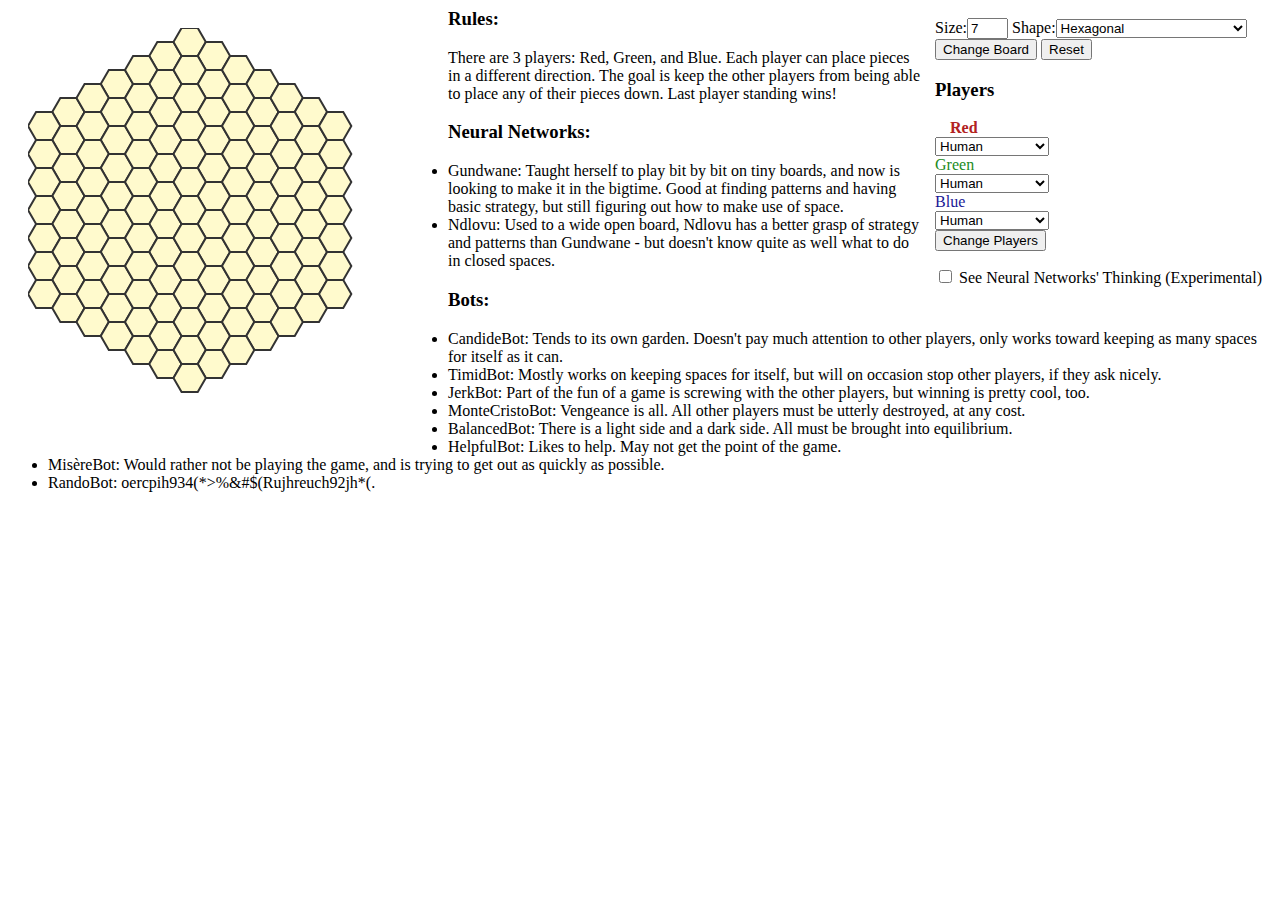
==== home.html @ 5242436d "Added files from repository" ====
<html>
<head>
<meta charset="utf-8">
<title>Hexation</title>

<script type="text/javascript" src="scripts/d3.min.js"></script>
<script type="text/javascript" src="game.js"></script>
<script type="text/javascript" src="brain.js"></script>
<style>

 path {
   stroke-width: 2px;
   stroke: #333;
 }
 
 circle {
   fill: #000;
   pointer-events: none;
 }
 
 .tile-2 { display: none; }
 .tile-1 { fill: rgb(51,51,51); }
 .tile0 { fill: rgb(255,250,205); }
 .tile0-old { fill: rgb(128,125,100); }
 .tile0-tint { fill: rgb(0,0,25); }
 .tile1 { fill: rgb(178,34,34); }
 .red { color: rgb(178,34,34); }
 .tile2 { fill: rgb(34,139,34); }
 .green { color: rgb(34,139,34); }
 .tile3 { fill: rgb(25,25, 150); }
 .blue { color: rgb(25,25, 150); }
 
 .tile4 { fill: rgba(178,34,34,.2) !important; }
 .tile5 { fill: rgba(34,139,34,.2) !important; }
 .tile6 { fill: rgba(25,25, 150,.2) !important; }
 
</style>
</head>
<body>
<div style="float: right; margin: 10px; class='container span2'">
<div>
    <form>
    <div>
    <label>Size:</label><input type="text" id="bdsize" name="bdsize" value="7" maxlength=2 size=2 />
    <label>Shape:</label><select id="bdtype">
<option value="hex" SELECTED>Hexagonal</option>
<option value="tri">Triagonal</option>
<option value="rhom">Rhombus</option>
<option value="makefull">My Own (from Full Board)</option>
<option value="makeempty">My Own (from Empty Board)</option>
<option value="rand">Random</option>
</select>
<br /><input type="button" name="change" id="change" value="Change Board" onClick="changeBoard()" class="btn btn-info" />
<input type="button" name="reset" id="reset" value="Reset" onClick="resetBoard()" class="btn btn-danger" />
<input type="button" name="done" id="donemaking" value="Done Making Board" onClick="madeBoard()" class="btn btn-warning" style="display: none" />
</div>
</form>
</div>
<div>
<form>
<h3>Players</h3>
<span class="red" id="player1" style="display: block">Red</span>
    <span><select id="redplayer">
    <option value="human" SELECTED>Human</option>
    <option value="igundwane">Gundwane</option>
    <option value="indlovu">Ndlovu</option>
    <option value="ibhubesi">Bhubesi</option>
    <option value="candide">CandideBot</option>
    <option value="timid">TimidBot</option>
    <option value="balanced">BalancedBot</option>
    <option value="jerk">JerkBot</option>
    <option value="montecristo">MonteCristoBot</option>
    <option value="helpful">HelpfulBot</option>
    <option value="misere">Mis&egrave;reBot</option>
    <option value="random">RandoBot</option>
    </select></span>
<span class="green" id="player2" style="display: block">Green</span>
    <span><select id="greenplayer">
    <option value="human" SELECTED>Human</option>
    <option value="igundwane">Gundwane</option>
    <option value="indlovu">Ndlovu</option>
    <option value="ibhubesi">Bhubesi</option>
    <option value="candide">CandideBot</option>
    <option value="timid">TimidBot</option>
    <option value="balanced">BalancedBot</option>
    <option value="jerk">JerkBot</option>
    <option value="montecristo">MonteCristoBot</option>
    <option value="helpful">HelpfulBot</option>
    <option value="misere">Mis&egrave;reBot</option>
    <option value="random">RandoBot</option>
    </select></span>
<span class="blue" id="player3" style="display: block">Blue</span>
    <span><select id="blueplayer">
    <option value="human" SELECTED>Human</option>
    <option value="igundwane">Gundwane</option>
    <option value="indlovu">Ndlovu</option>
    <option value="ibhubesi">Bhubesi</option>
    <option value="candide">CandideBot</option>
    <option value="timid">TimidBot</option>
    <option value="balanced">BalancedBot</option>
    <option value="jerk">JerkBot</option>
    <option value="montecristo">MonteCristoBot</option>
    <option value="helpful">HelpfulBot</option>
    <option value="misere">Mis&egrave;reBot</option>
    <option value="random">RandoBot</option>
    </select></span>
    <div style="display: block;"><input type="button" class="btn btn-warning" value="Change Players" onClick="changePlayers()" /></div>
</form>
</div>
<div>
  <input type="checkbox" id="watchThinking" onClick="toggleThought()" /> See Neural Networks' Thinking (Experimental)
</div>
<div>
<span class="red" id="win1" style="display: none"><h3>Red won!</h3></span>
<span class="green" id="win2" style="display: none"><h3>Green won!</h3></span>
<span class="blue" id="win3" style="display: none"><h3>Blue won!</h3></span>
</div>
</div>
<div id="game" class="container span5"></div>
<script type="text/javascript">
var svg = d3.select("#game").append("svg")
    .attr("width", WIDTH)
    .attr("height",HEIGHT)
    .attr("style","margin: 10px; padding: 10px; float: left; ");

var path = svg.append("g").selectAll("path");

var compWeights = [];
compWeights[RED] = {"help": 1, "hurt": 1};
compWeights[GREEN] = {"help": 1, "hurt": 1};
compWeights[BLUE] = {"help": 1, "hurt": 1};

var humanPlayers = [];
humanPlayers[RED] = true;
humanPlayers[GREEN] = true;
humanPlayers[BLUE] = true;

var nnPlayers = [];
nnPlayers[RED] = null;
nnPlayers[GREEN] = null;
nnPlayers[BLUE] = null;

var watchThinking = false;

function toggleThought() {
  watchThinking = !watchThinking;
}

function redraw() {
    path = path
	.data(tiles, hexagon);
    
    path.exit().remove();

    path.enter().append("path")
	.attr("d",hexagon);


  if (brainThinking){
    path.attr("class", function(d,i) {
      if(d.type == 0) {
	return "tile0-tint";
      } else { 
	return "tile" + d.type;
      }
    })
	.transition()
 .attr("opacity", function(d,i) { 
	if(d.tint != null) {
	  //	    console.log(d);
	  return d.tint;
	} else {
	  return 1.0;
	} 
      });
  } else {
    path.attr("class", function(d,i) {
      return "tile" + d.type;
    });
  } 
  
    return true;
}

function hexagon(d) {
    var centre = {"x": d.coord[0], "y": d.coord[1] };
    var start = [centre.x - (SHORTSIDE+SIDE/2), centre.y]
    var path = [[SHORTSIDE,LONGSIDE],
		[SIDE, 0], 
		[SHORTSIDE, -LONGSIDE],
		[-SHORTSIDE, -LONGSIDE],
		[-SIDE, 0], 
		[-SHORTSIDE, LONGSIDE] ];
		
    return "M" + start + "l "+ path.join("l") +" z";
}

function boardNum(rgbpt) {
    return rgbpt[2] + (rgbpt[0] +  Math.floor(rgbpt[2]/2))*NUMHEXES;
}

function boardVal(rgbpt) {
    var num = boardNum(rgbpt);
    if (num < 0 || num > MAXHEXES) {
	return NONBOARD;
    } else {
	return tiles[num].type;
    }
}

function legitCoord(coord) {
	return (coord[2] >= 0 && coord[2] < NUMHEXES && coord[0] >= (0 - Math.floor(coord[2]/2)) && coord[0] < (NUMHEXES - Math.floor(coord[2]/2)));
}

function nextTile(coord,colour) {
    if (!colour) {
	colour = currPlayer;
    }
//    alert(coord);
    var newCoord;
    if (colour == RED) {
	newCoord = [coord[0],coord[1]+1,coord[2]-1];
    } else if (colour == GREEN) {
	newCoord = [coord[0]-1,coord[1],coord[2]+1];
    } else if (colour == BLUE) {
	newCoord = [coord[0]-1,coord[1]+1,coord[2]];
    } 
//    if(newCoord[2] < 0 || newCoord[2] >= NUMHEXES || newCoord[0] < (0 - Math.floor(newCoord[2]/2)) || newCoord[0] >= (NUMHEXES - Math.floor(newCoord[2]/2))) {
//    if(!legitCoord(newCoord)) {
//	newCoord = [-NUMHEXES,0,-NUMHEXES];
//    }
    return newCoord;
}

function checkValue(coord, colour, val) {
    if(legitCoord(coord) && boardVal(coord) == val) {
//    if(boardVal(coord) == val) {
	var next = nextTile(coord, colour);
	return (legitCoord(next) && boardVal(next) == val);
    } else {
	return false;
    }
}

function checkOpen(coord, colour) {
    if(!colour) { colour = currPlayer; }
    return checkValue(coord, colour, EMPTY);
}

function checkPossible(coord,colour) {
    if(!colour) { colour = currPlayer; }
    return checkValue(coord,colour, (colour + POSSIBLESHIFT));
}

function shadeTiles(coord) {
    clearShaded();
    if (checkOpen(coord, currPlayer)) {
	var pos1 = boardNum(coord);
	var pos2 = boardNum(nextTile(coord));
	tiles[pos1].type = currPlayer + POSSIBLESHIFT;
	tiles[pos2].type = currPlayer + POSSIBLESHIFT;
	shadedTiles.push(pos1);
	shadedTiles.push(pos2);
    } 
    redraw();
}

function toggleSpot(rgbpt) {
    if(boardVal(rgbpt) == EMPTY) { tiles[boardNum(rgbpt)].type = NONBOARD; } else { tiles[boardNum(rgbpt)].type = EMPTY; }
    redraw();
}

function alterBoard() {
    svg.on("mousemove",null)
	.on("mousedown",function() { toggleSpot(pointToCoord(d3.mouse(this)));  });
}

function playBoard() {
     svg.on("mousemove", function() { shadeTiles(pointToCoord(d3.mouse(this)));})
	.on("mousedown", function() { humanPlacePiece(pointToCoord(d3.mouse(this))); });
    if(tiles) { checkVictor(); }
}

function changePlayers() {
    var type = [];
  nnPlayers = [null, null, null];
    type[RED] = redplayer.value;
    type[GREEN] = greenplayer.value;
    type[BLUE] = blueplayer.value;
    for(i = RED; i <= BLUE; i++) {
	if(type[i] == "human") {
	    humanPlayers[i] = true;
	    compWeights[i] = {"help": 1, "hurt": 1};
	} else {
	    humanPlayers[i] = false;
	    if(type[i] == "candide") {
		compWeights[i] = {"help": 5 + Math.random()*0.1, "hurt": Math.random()*0.1};
	    } else if(type[i] == "jerk") {
		compWeights[i] = {"help": 1 + Math.random()*0.1, "hurt": 2 + Math.random()*0.1};
	    } else if(type[i] == "timid") {
		compWeights[i] = {"help": 2 + Math.random()*0.1, "hurt": 1 + Math.random()*0.1};
	    } else if(type[i] == "montecristo") {
		compWeights[i] = {"help": Math.random()*0.1, "hurt": 5 + Math.random()*0.1};
	    } else if(type[i] == "helpful") {
		compWeights[i] = {"help": 0, "hurt": -1 + Math.random()*0.1};
	    } else if(type[i] == "misere") {
		compWeights[i] = {"help": -2 + Math.random()*0.1, "hurt": -1 + Math.random()*0.1};
	    } else if(type[i] == "random") {
		compWeights[i] = {"help": 0, "hurt": 0};
	    } else if(type[i] == "igundwane") {
                nnPlayers[i] = new Brain(4, igundwane);		      
	    } else if(type[i] == "ibhubesi") {
                nnPlayers[i] = new Brain(4, ibhubesi2);
	    } else if(type[i] == "indlovu") {
                nnPlayers[i] = new Brain(4, indlovu, true);
	    } else {
//		compWeights[i] = {"help": Math.random(), "hurt": Math.random()};
		compWeights[i] = {"help": 0, "hurt": 0};
	    }
	}
    }
    setTimeout(computerPlayer(),1);
}


function changeBoard() {
    clearShaded();
    tiles = [];
    var size = Number(bdsize.value);
    var type = bdtype.value;
/*    if((size > 10 || (type == "hex" && size > 5) || (type == "rhom" && size > 8))
       && !confirm("That board will take a while for computer players to play.  Continue?")) {
	return;
    }*/
    if(type == "hex") {
        hexagonBoard(size);
    } else if (type == "tri") {
	triangleBoard(size);
    } else if (type == "rhom") {
	rhombusBoard(size);
    } else if (type == "makefull") {
	makeBoard(size,EMPTY);
    } else if (type == "makeempty") {
	makeBoard(size,NONBOARD);
    } else {
	randomBoard(size);
    }
    resetPlayers();
    redraw();
}

function boardState() {
//    clearShaded();
    var num = 0;
    var playerVals = {"red": 0, "green": 0, "blue": 0}
    for(var i = 0; i < NUMHEXES; i++) {
	for(var j = -Math.floor(i / 2); j < NUMHEXES - Math.floor(i / 2); j++) {
	    var midval = -(j+i)
//	    if(checkOpen([j, -(j+i), i], RED)) { playerVals.red++; }
//	    if(checkOpen([j, -(j+i), i], GREEN)) { playerVals.green++; }
//	    if(checkOpen([j, -(j+i), i], BLUE)) { playerVals.blue++; }
	    if(boardVal([j,midval, i]) == EMPTY) {
		if(boardVal([j,midval+1,i-1]) == EMPTY) { playerVals.red++; }
		if(boardVal([j-1,midval,i+1]) == EMPTY) { playerVals.green++; }
		if(boardVal([j-1,midval+1,i]) == EMPTY) { playerVals.blue++; }
	    }
	}
    }
    return playerVals;
}

function processVals(values, colour) {
    var val = 0;
    if(colour == RED) { 
	val += compWeights[colour].help*values.red;
	val -= compWeights[colour].hurt*values.green;
	val -= compWeights[colour].hurt*values.blue;
    } else if(colour == GREEN) { 
	val -= compWeights[colour].hurt*values.red;
	val += compWeights[colour].help*values.green;
	val -= compWeights[colour].hurt*values.blue;
    } else if(colour == BLUE) { 
	val -= compWeights[colour].hurt*values.red;
	val -= compWeights[colour].hurt*values.green;
	val += compWeights[colour].help*values.blue;
    }

    return val;
}

function maxVal(valCoords, colour) {
    if(humanPlayers[colour] || (compWeights[colour].help == 0 && compWeights[colour].hurt == 0) ) { return probMaxVal(valCoords, colour); } 
    else { return straightMaxVal(valCoords, colour); }

//    if(compWeights[colour].help == 0 && compWeights[colour].hurt == 0) { return probMaxVal(valCoords, colour); } 
//    else { return straightMaxVal(valCoords, colour); }p
}

function straightMaxVal(valCoords, colour) {
    var max = processVals(valCoords[0].state, colour);
    var state = valCoords[0].state;
    var coord = valCoords[0].coord;
    for(var i = 0; i < valCoords.length; i++) {
	var val = processVals(valCoords[i].state,colour);
		if(val > max || (val == max && Math.random() > (1/NUMHEXES))) {
		    max = val;
		    state = valCoords[i].state;
		    coord = valCoords[i].coord;
		}
    }
    return {"state": state, "coord": coord};
}

function probMaxVal(valCoords, colour) {
    var val = processVals(valCoords[0].state, colour);
    var state = valCoords[0].state;
    var coord = valCoords[0].coord;
    var vals = [];
    vals.push([val,state,coord]);
    var max = 0;
    for(var i = 0; i < valCoords.length; i++) {
	val = processVals(valCoords[i].state,colour);
	state = valCoords[i].state;
	coord = valCoords[i].coord;
	vals.push([val, state, coord]);
	if(val > max) { max = val; }
    }
    var total = 0;
    for(var i = 0; i < vals.length; i++) {
	total += (max - vals[i][0]);
    }
    val = Math.random() * total;
    var i = vals.length - 1;
    var curr = total;
    while (curr > val && i >= 0) {
	curr -= (max - vals[i][0]);
	i--;
    }
    if (i >= vals.length) { i = vals.length - 1; } else if(i < 0) { i = 0; }
    return {"state": vals[i][1], "coord": vals[i][2]};
}
    
function miniMax() {
    var players = []
    players[0] = currPlayer;
    players[1] = (currPlayer) % 3 + 1;
    players[2] = (currPlayer + 1) % 3 + 1;
							       
    if(activePlayers[players[0]] || activePlayers[players[1]] || activePlayers[players[2]]) {
	do {
	    if(!activePlayers[players[1]]) {
		players[1] = players[2];
		players[2] = players[0];
	    }
	    
	    if(!activePlayers[players[2]]) {
		players[2] = players[0];
	    }
	} while(!activePlayers[players[0]] || !activePlayers[players[1]] || !activePlayers[players[2]]);
    } else {
	return [0,0,0];
    }

    var boardVals = [];
    /* Go through first player's positions */
    boardVals[0] = [];
    for(var ifirst = 0; ifirst < NUMHEXES; ifirst++) {
	for(var jfirst = -Math.floor(ifirst / 2); jfirst < NUMHEXES - Math.floor(ifirst / 2); jfirst++) {
	    
	    var coordfirst = [jfirst, -(jfirst+ifirst), ifirst];
	    if(checkOpen(coordfirst, currPlayer)) { 
		var place = boardNum(coordfirst);
		placePiece(coordfirst, currPlayer);
		var state = boardState(currPlayer);
		var gradient = minusStates(state, prevmoves[currPlayer][place]);
//		var gradient2 = minusStates(prevmoves[0][place],prevmoves[1][place]);
//		var gradient3 = minusStates(prevmoves[1][place],prevmoves[2][place]);
//		var curve = minusStates(gradient, gradient2);
//		var curve2 = minusStates(gradient2, gradient3);
//		var inflect = minusStates(curve, curve2);
		boardVals[0].push({"state": tangent(state, gradient), "coord": coordfirst});
//		boardVals[0].push({"state": taylorthird(state, gradient, curve, inflect), "coord": coordfirst});
		removePiece(coordfirst, currPlayer);
//		prevmoves[2][place] = prevmoves[1][place];
//		prevmoves[1][place] = prevmoves[0][place];
		prevmoves[currPlayer][place] = state;
	    }
	}
    }
    if(boardVals[0].length > 0) {
	return maxVal(boardVals[0],players[0]).coord;
    } else {
	alert("No moves!");
	return [0,0,0];
    }
}

function tangent(x,y,z) {
    return {"red": x.red + y.red,
	    "green": x.green + y.green,
	    "blue": x.blue + y.blue}
}

function taylorthird(x,y,z,w) {
    if(currPlayer == RED) {
/*	return {"red": x.red,
		"green": x.green + y.green + z.green/2 + w.green / 6,
		"blue": x.blue + 2*y.blue + 2*z.blue/2 + 4*w.blue / 3}*/

	return x;
    } else if (currPlayer == GREEN) {
/*	return {"red": x.red + 2*y.red + 2*z.red + 4*w.red/3,
		"green": x.green,
		"blue": x.blue + y.blue + z.blue/2 + w.blue/6}*/
/*	return {"red": (7*x.red + 3*y.red + 6*z.red - 10*w.red) / 6,
		"green": (7*x.green + 3*y.green + 6*z.green - 10*w.green) / 6,
		"blue": (7*x.blue + 3*y.blue + 6*z.blue - 10*w.blue) / 6}*/
	return {"red": (5*x.red - 2*y.red - z.red) / 2,
		"green": (5*x.green - 2*y.green - z.green) / 2,
		"blue": (5*x.blue - 2*y.blue - z.blue) / 2}
    } else {
/*	return {"red": x.red + y.red + z.red/2 + w.red/6,
		"green": x.green + 2*y.green + 2*z.green + 4*w.green/3,
		"blue": x.blue} */

	return x;
    }
}

function taylor(x,y,z) {
    return {"red": x.red + y.red + z.red/2,
	    "green": x.green + y.green + z.green/2,
	    "blue": x.blue + y.blue + z.blue/2}
}

function halveState(x) {
    return {"red": x.red / 2, "green": x.green / 2, "blue": x.blue / 2}
}

function addStates(x, y) {
    return {"red": x.red + y.red, "green": x.green + y.green, "blue": x.blue + y.blue}
}

function minusStates(x, y) {
    return {"red": x.red - y.red, "green": x.green - y.green, "blue": x.blue - y.blue}
}

function findRandom() {
    var moves = [];
    for(var i = 0; i < NUMHEXES; i++) {
	for(var j = -Math.floor(i / 2); j < NUMHEXES - Math.floor(i / 2); j++) {
	    var coord = [j, -(j+i), i];
	    if(checkOpen(coord, currPlayer)) {
		moves.push(coord);
	    }
	}
    } 
    var rand = Math.floor(Math.random()*moves.length);
    return moves[rand];
}

resetPlayers();
playBoard();
hexagonBoard(7);
resetBoard();
checkVictor();
redraw();
setTimeout(computerPlayer(), 1);

</script>
<div class="container span5">
  <h3>Rules:</h3>
  <p>There are 3 players: Red, Green, and Blue.  Each player can place pieces in a different direction.  The goal is keep the other players from being able to place any of their pieces down.  Last player standing wins!</p>
  <h3>Neural Networks:</h3>
  <ul>
    <li>Gundwane: Taught herself to play bit by bit on tiny boards, and now is looking to make it in the bigtime. Good at finding patterns and having basic strategy, but still figuring out how to make use of space.</li>
    <li>Ndlovu: Used to a wide open board, Ndlovu has a better grasp of strategy and patterns than Gundwane - but doesn't know quite as well what to do in closed spaces.</li>
  </ul>
    <h3>Bots:</h3>
    <ul>
    <li>CandideBot: Tends to its own garden.  Doesn't pay much attention to other players, only works toward keeping as many spaces for itself as it can.</li>
    <li>TimidBot: Mostly works on keeping spaces for itself, but will on occasion stop other players, if they ask nicely.</li>
    <li>JerkBot: Part of the fun of a game is screwing with the other players, but winning is pretty cool, too.</li>
    <li>MonteCristoBot: Vengeance is all.  All other players must be utterly destroyed, at any cost.</li>
    <li>BalancedBot: There is a light side and a dark side.  All must be brought into equilibrium.</li>
<li>HelpfulBot: Likes to help.  May not get the point of the game.</li>
    <li>Mis&egrave;reBot: Would rather not be playing the game, and is trying to get out as quickly as possible.</li>
    <li>RandoBot: oercpih934(*>%&#$(Rujhreuch92jh*(.</li>
    </ul>
</div>
</body>
</html>
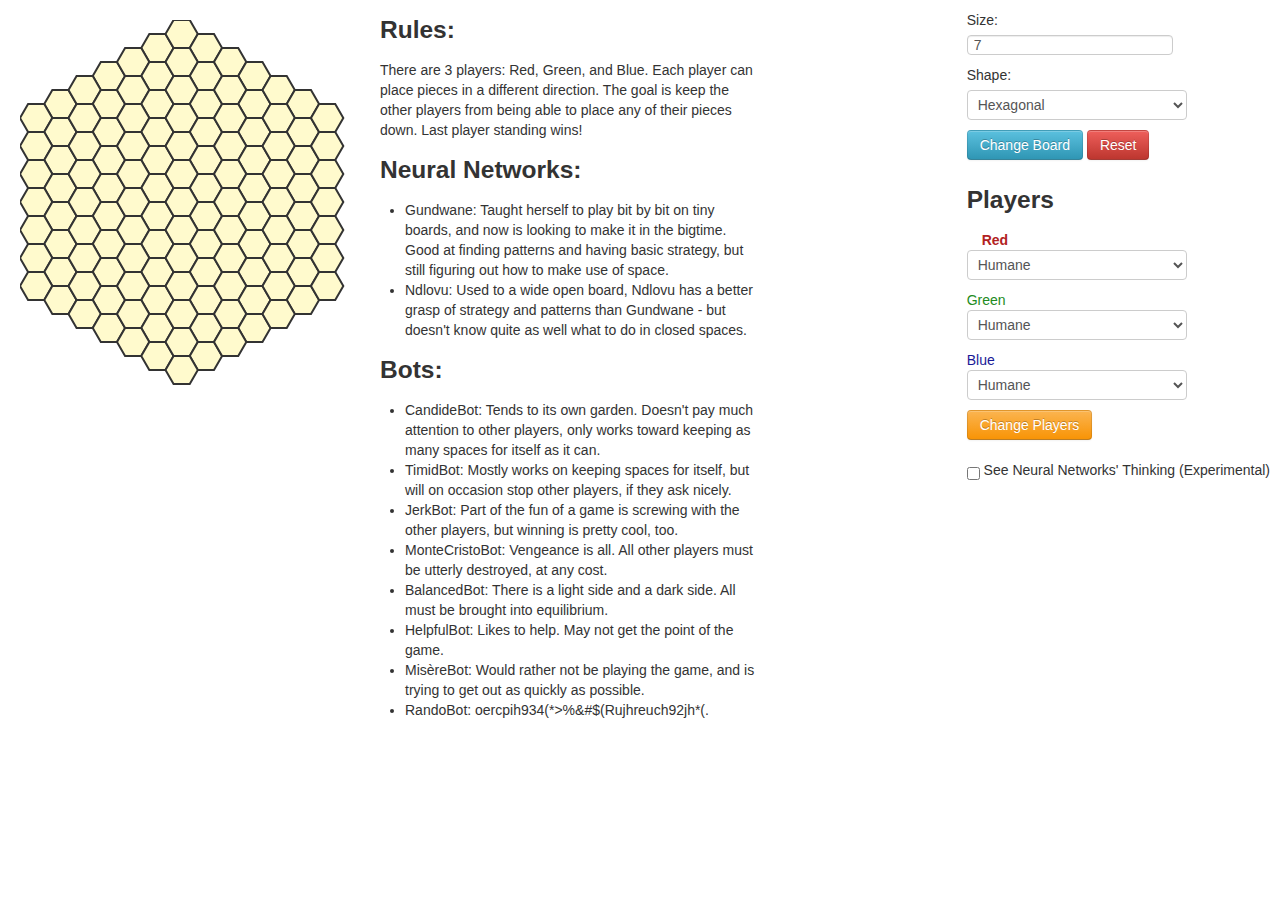
==== commit 7ae7badc: "First refactoring" ====
--- a/home.html
+++ b/home.html
@@ -1,56 +1,24 @@
-
 <html>
 <head>
 <meta charset="utf-8">
 <title>Hexation</title>
-
-<script type="text/javascript" src="scripts/d3.min.js"></script>
-<script type="text/javascript" src="game.js"></script>
-<script type="text/javascript" src="brain.js"></script>
-<style>
-
- path {
-   stroke-width: 2px;
-   stroke: #333;
- }
- 
- circle {
-   fill: #000;
-   pointer-events: none;
- }
- 
- .tile-2 { display: none; }
- .tile-1 { fill: rgb(51,51,51); }
- .tile0 { fill: rgb(255,250,205); }
- .tile0-old { fill: rgb(128,125,100); }
- .tile0-tint { fill: rgb(0,0,25); }
- .tile1 { fill: rgb(178,34,34); }
- .red { color: rgb(178,34,34); }
- .tile2 { fill: rgb(34,139,34); }
- .green { color: rgb(34,139,34); }
- .tile3 { fill: rgb(25,25, 150); }
- .blue { color: rgb(25,25, 150); }
- 
- .tile4 { fill: rgba(178,34,34,.2) !important; }
- .tile5 { fill: rgba(34,139,34,.2) !important; }
- .tile6 { fill: rgba(25,25, 150,.2) !important; }
- 
-</style>
+<link rel="stylesheet" type="text/css" href="css/bootstrap.min.css" />
+<link rel="stylesheet" type="text/css" href="css/hexation.css" />
 </head>
 <body>
 <div style="float: right; margin: 10px; class='container span2'">
 <div>
-    <form>
+     <form>
     <div>
-    <label>Size:</label><input type="text" id="bdsize" name="bdsize" value="7" maxlength=2 size=2 />
+    <label>Size:</label><input type="text" id="bdsize" name="bdsize" value="7" maxlength=2 size=2 /><br />
     <label>Shape:</label><select id="bdtype">
-<option value="hex" SELECTED>Hexagonal</option>
-<option value="tri">Triagonal</option>
-<option value="rhom">Rhombus</option>
-<option value="makefull">My Own (from Full Board)</option>
-<option value="makeempty">My Own (from Empty Board)</option>
-<option value="rand">Random</option>
-</select>
+      <option value="hex" SELECTED>Hexagonal</option>
+      <option value="tri">Triagonal</option>
+      <option value="rhom">Rhombus</option>
+      <option value="makefull">My Own (from Full Board)</option>
+      <option value="makeempty">My Own (from Empty Board)</option>
+      <option value="rand">Random</option>
+    </select>
 <br /><input type="button" name="change" id="change" value="Change Board" onClick="changeBoard()" class="btn btn-info" />
 <input type="button" name="reset" id="reset" value="Reset" onClick="resetBoard()" class="btn btn-danger" />
 <input type="button" name="done" id="donemaking" value="Done Making Board" onClick="madeBoard()" class="btn btn-warning" style="display: none" />
@@ -60,50 +28,14 @@
 <div>
 <form>
 <h3>Players</h3>
-<span class="red" id="player1" style="display: block">Red</span>
-    <span><select id="redplayer">
-    <option value="human" SELECTED>Human</option>
-    <option value="igundwane">Gundwane</option>
-    <option value="indlovu">Ndlovu</option>
-    <option value="ibhubesi">Bhubesi</option>
-    <option value="candide">CandideBot</option>
-    <option value="timid">TimidBot</option>
-    <option value="balanced">BalancedBot</option>
-    <option value="jerk">JerkBot</option>
-    <option value="montecristo">MonteCristoBot</option>
-    <option value="helpful">HelpfulBot</option>
-    <option value="misere">Mis&egrave;reBot</option>
-    <option value="random">RandoBot</option>
+<span class="red playertype" id="player1">Red</span>
+    <span><select id="redplayer" class="playertype-select">
     </select></span>
-<span class="green" id="player2" style="display: block">Green</span>
-    <span><select id="greenplayer">
-    <option value="human" SELECTED>Human</option>
-    <option value="igundwane">Gundwane</option>
-    <option value="indlovu">Ndlovu</option>
-    <option value="ibhubesi">Bhubesi</option>
-    <option value="candide">CandideBot</option>
-    <option value="timid">TimidBot</option>
-    <option value="balanced">BalancedBot</option>
-    <option value="jerk">JerkBot</option>
-    <option value="montecristo">MonteCristoBot</option>
-    <option value="helpful">HelpfulBot</option>
-    <option value="misere">Mis&egrave;reBot</option>
-    <option value="random">RandoBot</option>
+<span class="green playertype" id="player2">Green</span>
+    <span><select id="greenplayer" class="playertype-select">
     </select></span>
-<span class="blue" id="player3" style="display: block">Blue</span>
-    <span><select id="blueplayer">
-    <option value="human" SELECTED>Human</option>
-    <option value="igundwane">Gundwane</option>
-    <option value="indlovu">Ndlovu</option>
-    <option value="ibhubesi">Bhubesi</option>
-    <option value="candide">CandideBot</option>
-    <option value="timid">TimidBot</option>
-    <option value="balanced">BalancedBot</option>
-    <option value="jerk">JerkBot</option>
-    <option value="montecristo">MonteCristoBot</option>
-    <option value="helpful">HelpfulBot</option>
-    <option value="misere">Mis&egrave;reBot</option>
-    <option value="random">RandoBot</option>
+<span class="blue playertype" id="player3">Blue</span>
+    <span><select id="blueplayer" class="playertype-select">
     </select></span>
     <div style="display: block;"><input type="button" class="btn btn-warning" value="Change Players" onClick="changePlayers()" /></div>
 </form>
@@ -112,463 +44,13 @@
   <input type="checkbox" id="watchThinking" onClick="toggleThought()" /> See Neural Networks' Thinking (Experimental)
 </div>
 <div>
-<span class="red" id="win1" style="display: none"><h3>Red won!</h3></span>
-<span class="green" id="win2" style="display: none"><h3>Green won!</h3></span>
-<span class="blue" id="win3" style="display: none"><h3>Blue won!</h3></span>
+<span class="red playerwin" id="win1"><h3>Red won!</h3></span>
+<span class="green playerwin" id="win2"><h3>Green won!</h3></span>
+<span class="blue playerwin" id="win3"><h3>Blue won!</h3></span>
 </div>
 </div>
 <div id="game" class="container span5"></div>
-<script type="text/javascript">
-var svg = d3.select("#game").append("svg")
-    .attr("width", WIDTH)
-    .attr("height",HEIGHT)
-    .attr("style","margin: 10px; padding: 10px; float: left; ");
 
-var path = svg.append("g").selectAll("path");
-
-var compWeights = [];
-compWeights[RED] = {"help": 1, "hurt": 1};
-compWeights[GREEN] = {"help": 1, "hurt": 1};
-compWeights[BLUE] = {"help": 1, "hurt": 1};
-
-var humanPlayers = [];
-humanPlayers[RED] = true;
-humanPlayers[GREEN] = true;
-humanPlayers[BLUE] = true;
-
-var nnPlayers = [];
-nnPlayers[RED] = null;
-nnPlayers[GREEN] = null;
-nnPlayers[BLUE] = null;
-
-var watchThinking = false;
-
-function toggleThought() {
-  watchThinking = !watchThinking;
-}
-
-function redraw() {
-    path = path
-	.data(tiles, hexagon);
-    
-    path.exit().remove();
-
-    path.enter().append("path")
-	.attr("d",hexagon);
-
-
-  if (brainThinking){
-    path.attr("class", function(d,i) {
-      if(d.type == 0) {
-	return "tile0-tint";
-      } else { 
-	return "tile" + d.type;
-      }
-    })
-	.transition()
- .attr("opacity", function(d,i) { 
-	if(d.tint != null) {
-	  //	    console.log(d);
-	  return d.tint;
-	} else {
-	  return 1.0;
-	} 
-      });
-  } else {
-    path.attr("class", function(d,i) {
-      return "tile" + d.type;
-    });
-  } 
-  
-    return true;
-}
-
-function hexagon(d) {
-    var centre = {"x": d.coord[0], "y": d.coord[1] };
-    var start = [centre.x - (SHORTSIDE+SIDE/2), centre.y]
-    var path = [[SHORTSIDE,LONGSIDE],
-		[SIDE, 0], 
-		[SHORTSIDE, -LONGSIDE],
-		[-SHORTSIDE, -LONGSIDE],
-		[-SIDE, 0], 
-		[-SHORTSIDE, LONGSIDE] ];
-		
-    return "M" + start + "l "+ path.join("l") +" z";
-}
-
-function boardNum(rgbpt) {
-    return rgbpt[2] + (rgbpt[0] +  Math.floor(rgbpt[2]/2))*NUMHEXES;
-}
-
-function boardVal(rgbpt) {
-    var num = boardNum(rgbpt);
-    if (num < 0 || num > MAXHEXES) {
-	return NONBOARD;
-    } else {
-	return tiles[num].type;
-    }
-}
-
-function legitCoord(coord) {
-	return (coord[2] >= 0 && coord[2] < NUMHEXES && coord[0] >= (0 - Math.floor(coord[2]/2)) && coord[0] < (NUMHEXES - Math.floor(coord[2]/2)));
-}
-
-function nextTile(coord,colour) {
-    if (!colour) {
-	colour = currPlayer;
-    }
-//    alert(coord);
-    var newCoord;
-    if (colour == RED) {
-	newCoord = [coord[0],coord[1]+1,coord[2]-1];
-    } else if (colour == GREEN) {
-	newCoord = [coord[0]-1,coord[1],coord[2]+1];
-    } else if (colour == BLUE) {
-	newCoord = [coord[0]-1,coord[1]+1,coord[2]];
-    } 
-//    if(newCoord[2] < 0 || newCoord[2] >= NUMHEXES || newCoord[0] < (0 - Math.floor(newCoord[2]/2)) || newCoord[0] >= (NUMHEXES - Math.floor(newCoord[2]/2))) {
-//    if(!legitCoord(newCoord)) {
-//	newCoord = [-NUMHEXES,0,-NUMHEXES];
-//    }
-    return newCoord;
-}
-
-function checkValue(coord, colour, val) {
-    if(legitCoord(coord) && boardVal(coord) == val) {
-//    if(boardVal(coord) == val) {
-	var next = nextTile(coord, colour);
-	return (legitCoord(next) && boardVal(next) == val);
-    } else {
-	return false;
-    }
-}
-
-function checkOpen(coord, colour) {
-    if(!colour) { colour = currPlayer; }
-    return checkValue(coord, colour, EMPTY);
-}
-
-function checkPossible(coord,colour) {
-    if(!colour) { colour = currPlayer; }
-    return checkValue(coord,colour, (colour + POSSIBLESHIFT));
-}
-
-function shadeTiles(coord) {
-    clearShaded();
-    if (checkOpen(coord, currPlayer)) {
-	var pos1 = boardNum(coord);
-	var pos2 = boardNum(nextTile(coord));
-	tiles[pos1].type = currPlayer + POSSIBLESHIFT;
-	tiles[pos2].type = currPlayer + POSSIBLESHIFT;
-	shadedTiles.push(pos1);
-	shadedTiles.push(pos2);
-    } 
-    redraw();
-}
-
-function toggleSpot(rgbpt) {
-    if(boardVal(rgbpt) == EMPTY) { tiles[boardNum(rgbpt)].type = NONBOARD; } else { tiles[boardNum(rgbpt)].type = EMPTY; }
-    redraw();
-}
-
-function alterBoard() {
-    svg.on("mousemove",null)
-	.on("mousedown",function() { toggleSpot(pointToCoord(d3.mouse(this)));  });
-}
-
-function playBoard() {
-     svg.on("mousemove", function() { shadeTiles(pointToCoord(d3.mouse(this)));})
-	.on("mousedown", function() { humanPlacePiece(pointToCoord(d3.mouse(this))); });
-    if(tiles) { checkVictor(); }
-}
-
-function changePlayers() {
-    var type = [];
-  nnPlayers = [null, null, null];
-    type[RED] = redplayer.value;
-    type[GREEN] = greenplayer.value;
-    type[BLUE] = blueplayer.value;
-    for(i = RED; i <= BLUE; i++) {
-	if(type[i] == "human") {
-	    humanPlayers[i] = true;
-	    compWeights[i] = {"help": 1, "hurt": 1};
-	} else {
-	    humanPlayers[i] = false;
-	    if(type[i] == "candide") {
-		compWeights[i] = {"help": 5 + Math.random()*0.1, "hurt": Math.random()*0.1};
-	    } else if(type[i] == "jerk") {
-		compWeights[i] = {"help": 1 + Math.random()*0.1, "hurt": 2 + Math.random()*0.1};
-	    } else if(type[i] == "timid") {
-		compWeights[i] = {"help": 2 + Math.random()*0.1, "hurt": 1 + Math.random()*0.1};
-	    } else if(type[i] == "montecristo") {
-		compWeights[i] = {"help": Math.random()*0.1, "hurt": 5 + Math.random()*0.1};
-	    } else if(type[i] == "helpful") {
-		compWeights[i] = {"help": 0, "hurt": -1 + Math.random()*0.1};
-	    } else if(type[i] == "misere") {
-		compWeights[i] = {"help": -2 + Math.random()*0.1, "hurt": -1 + Math.random()*0.1};
-	    } else if(type[i] == "random") {
-		compWeights[i] = {"help": 0, "hurt": 0};
-	    } else if(type[i] == "igundwane") {
-                nnPlayers[i] = new Brain(4, igundwane);		      
-	    } else if(type[i] == "ibhubesi") {
-                nnPlayers[i] = new Brain(4, ibhubesi2);
-	    } else if(type[i] == "indlovu") {
-                nnPlayers[i] = new Brain(4, indlovu, true);
-	    } else {
-//		compWeights[i] = {"help": Math.random(), "hurt": Math.random()};
-		compWeights[i] = {"help": 0, "hurt": 0};
-	    }
-	}
-    }
-    setTimeout(computerPlayer(),1);
-}
-
-
-function changeBoard() {
-    clearShaded();
-    tiles = [];
-    var size = Number(bdsize.value);
-    var type = bdtype.value;
-/*    if((size > 10 || (type == "hex" && size > 5) || (type == "rhom" && size > 8))
-       && !confirm("That board will take a while for computer players to play.  Continue?")) {
-	return;
-    }*/
-    if(type == "hex") {
-        hexagonBoard(size);
-    } else if (type == "tri") {
-	triangleBoard(size);
-    } else if (type == "rhom") {
-	rhombusBoard(size);
-    } else if (type == "makefull") {
-	makeBoard(size,EMPTY);
-    } else if (type == "makeempty") {
-	makeBoard(size,NONBOARD);
-    } else {
-	randomBoard(size);
-    }
-    resetPlayers();
-    redraw();
-}
-
-function boardState() {
-//    clearShaded();
-    var num = 0;
-    var playerVals = {"red": 0, "green": 0, "blue": 0}
-    for(var i = 0; i < NUMHEXES; i++) {
-	for(var j = -Math.floor(i / 2); j < NUMHEXES - Math.floor(i / 2); j++) {
-	    var midval = -(j+i)
-//	    if(checkOpen([j, -(j+i), i], RED)) { playerVals.red++; }
-//	    if(checkOpen([j, -(j+i), i], GREEN)) { playerVals.green++; }
-//	    if(checkOpen([j, -(j+i), i], BLUE)) { playerVals.blue++; }
-	    if(boardVal([j,midval, i]) == EMPTY) {
-		if(boardVal([j,midval+1,i-1]) == EMPTY) { playerVals.red++; }
-		if(boardVal([j-1,midval,i+1]) == EMPTY) { playerVals.green++; }
-		if(boardVal([j-1,midval+1,i]) == EMPTY) { playerVals.blue++; }
-	    }
-	}
-    }
-    return playerVals;
-}
-
-function processVals(values, colour) {
-    var val = 0;
-    if(colour == RED) { 
-	val += compWeights[colour].help*values.red;
-	val -= compWeights[colour].hurt*values.green;
-	val -= compWeights[colour].hurt*values.blue;
-    } else if(colour == GREEN) { 
-	val -= compWeights[colour].hurt*values.red;
-	val += compWeights[colour].help*values.green;
-	val -= compWeights[colour].hurt*values.blue;
-    } else if(colour == BLUE) { 
-	val -= compWeights[colour].hurt*values.red;
-	val -= compWeights[colour].hurt*values.green;
-	val += compWeights[colour].help*values.blue;
-    }
-
-    return val;
-}
-
-function maxVal(valCoords, colour) {
-    if(humanPlayers[colour] || (compWeights[colour].help == 0 && compWeights[colour].hurt == 0) ) { return probMaxVal(valCoords, colour); } 
-    else { return straightMaxVal(valCoords, colour); }
-
-//    if(compWeights[colour].help == 0 && compWeights[colour].hurt == 0) { return probMaxVal(valCoords, colour); } 
-//    else { return straightMaxVal(valCoords, colour); }p
-}
-
-function straightMaxVal(valCoords, colour) {
-    var max = processVals(valCoords[0].state, colour);
-    var state = valCoords[0].state;
-    var coord = valCoords[0].coord;
-    for(var i = 0; i < valCoords.length; i++) {
-	var val = processVals(valCoords[i].state,colour);
-		if(val > max || (val == max && Math.random() > (1/NUMHEXES))) {
-		    max = val;
-		    state = valCoords[i].state;
-		    coord = valCoords[i].coord;
-		}
-    }
-    return {"state": state, "coord": coord};
-}
-
-function probMaxVal(valCoords, colour) {
-    var val = processVals(valCoords[0].state, colour);
-    var state = valCoords[0].state;
-    var coord = valCoords[0].coord;
-    var vals = [];
-    vals.push([val,state,coord]);
-    var max = 0;
-    for(var i = 0; i < valCoords.length; i++) {
-	val = processVals(valCoords[i].state,colour);
-	state = valCoords[i].state;
-	coord = valCoords[i].coord;
-	vals.push([val, state, coord]);
-	if(val > max) { max = val; }
-    }
-    var total = 0;
-    for(var i = 0; i < vals.length; i++) {
-	total += (max - vals[i][0]);
-    }
-    val = Math.random() * total;
-    var i = vals.length - 1;
-    var curr = total;
-    while (curr > val && i >= 0) {
-	curr -= (max - vals[i][0]);
-	i--;
-    }
-    if (i >= vals.length) { i = vals.length - 1; } else if(i < 0) { i = 0; }
-    return {"state": vals[i][1], "coord": vals[i][2]};
-}
-    
-function miniMax() {
-    var players = []
-    players[0] = currPlayer;
-    players[1] = (currPlayer) % 3 + 1;
-    players[2] = (currPlayer + 1) % 3 + 1;
-							       
-    if(activePlayers[players[0]] || activePlayers[players[1]] || activePlayers[players[2]]) {
-	do {
-	    if(!activePlayers[players[1]]) {
-		players[1] = players[2];
-		players[2] = players[0];
-	    }
-	    
-	    if(!activePlayers[players[2]]) {
-		players[2] = players[0];
-	    }
-	} while(!activePlayers[players[0]] || !activePlayers[players[1]] || !activePlayers[players[2]]);
-    } else {
-	return [0,0,0];
-    }
-
-    var boardVals = [];
-    /* Go through first player's positions */
-    boardVals[0] = [];
-    for(var ifirst = 0; ifirst < NUMHEXES; ifirst++) {
-	for(var jfirst = -Math.floor(ifirst / 2); jfirst < NUMHEXES - Math.floor(ifirst / 2); jfirst++) {
-	    
-	    var coordfirst = [jfirst, -(jfirst+ifirst), ifirst];
-	    if(checkOpen(coordfirst, currPlayer)) { 
-		var place = boardNum(coordfirst);
-		placePiece(coordfirst, currPlayer);
-		var state = boardState(currPlayer);
-		var gradient = minusStates(state, prevmoves[currPlayer][place]);
-//		var gradient2 = minusStates(prevmoves[0][place],prevmoves[1][place]);
-//		var gradient3 = minusStates(prevmoves[1][place],prevmoves[2][place]);
-//		var curve = minusStates(gradient, gradient2);
-//		var curve2 = minusStates(gradient2, gradient3);
-//		var inflect = minusStates(curve, curve2);
-		boardVals[0].push({"state": tangent(state, gradient), "coord": coordfirst});
-//		boardVals[0].push({"state": taylorthird(state, gradient, curve, inflect), "coord": coordfirst});
-		removePiece(coordfirst, currPlayer);
-//		prevmoves[2][place] = prevmoves[1][place];
-//		prevmoves[1][place] = prevmoves[0][place];
-		prevmoves[currPlayer][place] = state;
-	    }
-	}
-    }
-    if(boardVals[0].length > 0) {
-	return maxVal(boardVals[0],players[0]).coord;
-    } else {
-	alert("No moves!");
-	return [0,0,0];
-    }
-}
-
-function tangent(x,y,z) {
-    return {"red": x.red + y.red,
-	    "green": x.green + y.green,
-	    "blue": x.blue + y.blue}
-}
-
-function taylorthird(x,y,z,w) {
-    if(currPlayer == RED) {
-/*	return {"red": x.red,
-		"green": x.green + y.green + z.green/2 + w.green / 6,
-		"blue": x.blue + 2*y.blue + 2*z.blue/2 + 4*w.blue / 3}*/
-
-	return x;
-    } else if (currPlayer == GREEN) {
-/*	return {"red": x.red + 2*y.red + 2*z.red + 4*w.red/3,
-		"green": x.green,
-		"blue": x.blue + y.blue + z.blue/2 + w.blue/6}*/
-/*	return {"red": (7*x.red + 3*y.red + 6*z.red - 10*w.red) / 6,
-		"green": (7*x.green + 3*y.green + 6*z.green - 10*w.green) / 6,
-		"blue": (7*x.blue + 3*y.blue + 6*z.blue - 10*w.blue) / 6}*/
-	return {"red": (5*x.red - 2*y.red - z.red) / 2,
-		"green": (5*x.green - 2*y.green - z.green) / 2,
-		"blue": (5*x.blue - 2*y.blue - z.blue) / 2}
-    } else {
-/*	return {"red": x.red + y.red + z.red/2 + w.red/6,
-		"green": x.green + 2*y.green + 2*z.green + 4*w.green/3,
-		"blue": x.blue} */
-
-	return x;
-    }
-}
-
-function taylor(x,y,z) {
-    return {"red": x.red + y.red + z.red/2,
-	    "green": x.green + y.green + z.green/2,
-	    "blue": x.blue + y.blue + z.blue/2}
-}
-
-function halveState(x) {
-    return {"red": x.red / 2, "green": x.green / 2, "blue": x.blue / 2}
-}
-
-function addStates(x, y) {
-    return {"red": x.red + y.red, "green": x.green + y.green, "blue": x.blue + y.blue}
-}
-
-function minusStates(x, y) {
-    return {"red": x.red - y.red, "green": x.green - y.green, "blue": x.blue - y.blue}
-}
-
-function findRandom() {
-    var moves = [];
-    for(var i = 0; i < NUMHEXES; i++) {
-	for(var j = -Math.floor(i / 2); j < NUMHEXES - Math.floor(i / 2); j++) {
-	    var coord = [j, -(j+i), i];
-	    if(checkOpen(coord, currPlayer)) {
-		moves.push(coord);
-	    }
-	}
-    } 
-    var rand = Math.floor(Math.random()*moves.length);
-    return moves[rand];
-}
-
-resetPlayers();
-playBoard();
-hexagonBoard(7);
-resetBoard();
-checkVictor();
-redraw();
-setTimeout(computerPlayer(), 1);
-
-</script>
 <div class="container span5">
   <h3>Rules:</h3>
   <p>There are 3 players: Red, Green, and Blue.  Each player can place pieces in a different direction.  The goal is keep the other players from being able to place any of their pieces down.  Last player standing wins!</p>
@@ -589,5 +71,11 @@
     <li>RandoBot: oercpih934(*>%&#$(Rujhreuch92jh*(.</li>
     </ul>
 </div>
+<script type="text/javascript" src="js/jquery-2.1.4.min.js"></script>
+<script type="text/javascript" src="js/d3.min.js"></script>
+<script type="text/javascript" src="js/game.js"></script>
+<script type="text/javascript" src="js/brain.js"></script>
+<script type="text/javascript" src="js/board.js"></script>
+<script type="text/javascript" src="js/main.js"></script>
 </body>
 </html>
--- a/css/hexation.css
+++ b/css/hexation.css
@@ -0,0 +1,32 @@
+ path {
+   stroke-width: 2px;
+   stroke: #333;
+ }
+ 
+ circle {
+   fill: #000;
+   pointer-events: none;
+ }
+ 
+ .tile-2 { display: none; }
+ .tile-1 { fill: rgb(51,51,51); }
+ .tile0 { fill: rgb(255,250,205); }
+ .tile0-old { fill: rgb(128,125,100); }
+ .tile0-tint { fill: rgb(0,0,25); }
+ .tile1 { fill: rgb(178,34,34); }
+ .red { color: rgb(178,34,34); }
+ .tile2 { fill: rgb(34,139,34); }
+ .green { color: rgb(34,139,34); }
+ .tile3 { fill: rgb(25,25, 150); }
+ .blue { color: rgb(25,25, 150); }
+ 
+ .tile4 { fill: rgba(178,34,34,.2) !important; }
+ .tile5 { fill: rgba(34,139,34,.2) !important; }
+ .tile6 { fill: rgba(25,25, 150,.2) !important; }
+
+.playertype {
+    display: block;
+}
+.playerwin {
+    display: none;
+}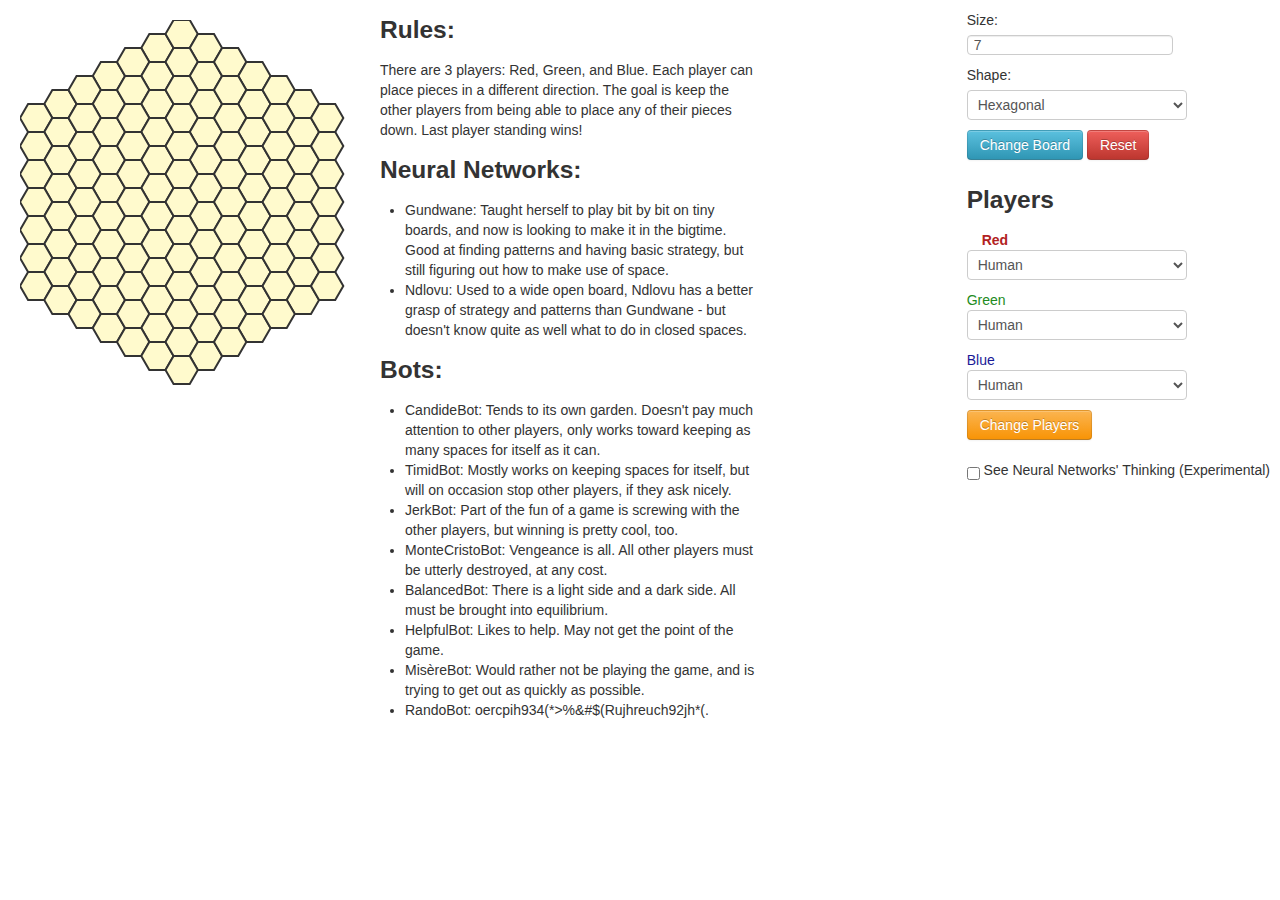
==== commit 8fb96d61: "Fragments & Spelling" ====
--- a/home.html
+++ b/home.html
@@ -1,81 +1,80 @@
 <html>
-<head>
-<meta charset="utf-8">
-<title>Hexation</title>
-<link rel="stylesheet" type="text/css" href="css/bootstrap.min.css" />
-<link rel="stylesheet" type="text/css" href="css/hexation.css" />
-</head>
-<body>
-<div style="float: right; margin: 10px; class='container span2'">
-<div>
-     <form>
-    <div>
-    <label>Size:</label><input type="text" id="bdsize" name="bdsize" value="7" maxlength=2 size=2 /><br />
-    <label>Shape:</label><select id="bdtype">
-      <option value="hex" SELECTED>Hexagonal</option>
-      <option value="tri">Triagonal</option>
-      <option value="rhom">Rhombus</option>
-      <option value="makefull">My Own (from Full Board)</option>
-      <option value="makeempty">My Own (from Empty Board)</option>
-      <option value="rand">Random</option>
-    </select>
-<br /><input type="button" name="change" id="change" value="Change Board" onClick="changeBoard()" class="btn btn-info" />
-<input type="button" name="reset" id="reset" value="Reset" onClick="resetBoard()" class="btn btn-danger" />
-<input type="button" name="done" id="donemaking" value="Done Making Board" onClick="madeBoard()" class="btn btn-warning" style="display: none" />
-</div>
-</form>
-</div>
-<div>
-<form>
-<h3>Players</h3>
-<span class="red playertype" id="player1">Red</span>
-    <span><select id="redplayer" class="playertype-select">
-    </select></span>
-<span class="green playertype" id="player2">Green</span>
-    <span><select id="greenplayer" class="playertype-select">
-    </select></span>
-<span class="blue playertype" id="player3">Blue</span>
-    <span><select id="blueplayer" class="playertype-select">
-    </select></span>
-    <div style="display: block;"><input type="button" class="btn btn-warning" value="Change Players" onClick="changePlayers()" /></div>
-</form>
-</div>
-<div>
-  <input type="checkbox" id="watchThinking" onClick="toggleThought()" /> See Neural Networks' Thinking (Experimental)
-</div>
-<div>
-<span class="red playerwin" id="win1"><h3>Red won!</h3></span>
-<span class="green playerwin" id="win2"><h3>Green won!</h3></span>
-<span class="blue playerwin" id="win3"><h3>Blue won!</h3></span>
-</div>
-</div>
-<div id="game" class="container span5"></div>
+  <head>
+    <meta charset="utf-8">
+    <title>Hexation</title>
+    <link rel="stylesheet" type="text/css" href="css/bootstrap.min.css" />
+    <link rel="stylesheet" type="text/css" href="css/hexation.css" />
+  </head>
+  <body>
+    <div style="float: right; margin: 10px; class='container span2'">
+      <div>
+        <form>
+          <div>
+            <label>Size:</label><input type="text" id="bdsize" name="bdsize" value="7" maxlength=2 size=2 /><br />
+            <label>Shape:</label><select id="bdtype">
+              <option value="hex" SELECTED>Hexagonal</option>
+              <option value="tri">Triagonal</option>
+              <option value="rhom">Rhombus</option>
+              <option value="makefull">My Own (from Full Board)</option>
+              <option value="makeempty">My Own (from Empty Board)</option>
+              <option value="rand">Random</option>
+            </select>
+            <br /><input type="button" name="change" id="change" value="Change Board" onClick="changeBoard()" class="btn btn-info" />
+            <input type="button" name="reset" id="reset" value="Reset" onClick="resetBoard()" class="btn btn-danger" />
+            <input type="button" name="done" id="donemaking" value="Done Making Board" onClick="madeBoard()" class="btn btn-warning" style="display: none" />
+          </div>
+        </form>
+      </div>
+      <div>
+        <form>
+          <h3>Players</h3>
+          <span class="red playertype" id="player1">Red</span>
+          <span><select id="redplayer" class="playertype-select"></select></span>
+          <span class="green playertype" id="player2">Green</span>
+          <span><select id="greenplayer" class="playertype-select"></select></span>
+          <span class="blue playertype" id="player3">Blue</span>
+          <span><select id="blueplayer" class="playertype-select"></select></span>
+          <div style="playertype">
+            <input type="button" class="btn btn-warning" value="Change Players" onClick="changePlayers()" />
+          </div>
+        </form>
+      </div>
+      <div>
+        <input type="checkbox" id="watchThinking" onClick="toggleThought()" /> See Neural Networks' Thinking (Experimental)
+      </div>
+      <div>
+        <span class="red playerwin" id="win1"><h3>Red won!</h3></span>
+        <span class="green playerwin" id="win2"><h3>Green won!</h3></span>
+        <span class="blue playerwin" id="win3"><h3>Blue won!</h3></span>
+      </div>
+    </div>
+    <div id="game" class="container span5"></div>
 
-<div class="container span5">
-  <h3>Rules:</h3>
-  <p>There are 3 players: Red, Green, and Blue.  Each player can place pieces in a different direction.  The goal is keep the other players from being able to place any of their pieces down.  Last player standing wins!</p>
-  <h3>Neural Networks:</h3>
-  <ul>
-    <li>Gundwane: Taught herself to play bit by bit on tiny boards, and now is looking to make it in the bigtime. Good at finding patterns and having basic strategy, but still figuring out how to make use of space.</li>
-    <li>Ndlovu: Used to a wide open board, Ndlovu has a better grasp of strategy and patterns than Gundwane - but doesn't know quite as well what to do in closed spaces.</li>
-  </ul>
-    <h3>Bots:</h3>
-    <ul>
-    <li>CandideBot: Tends to its own garden.  Doesn't pay much attention to other players, only works toward keeping as many spaces for itself as it can.</li>
-    <li>TimidBot: Mostly works on keeping spaces for itself, but will on occasion stop other players, if they ask nicely.</li>
-    <li>JerkBot: Part of the fun of a game is screwing with the other players, but winning is pretty cool, too.</li>
-    <li>MonteCristoBot: Vengeance is all.  All other players must be utterly destroyed, at any cost.</li>
-    <li>BalancedBot: There is a light side and a dark side.  All must be brought into equilibrium.</li>
-<li>HelpfulBot: Likes to help.  May not get the point of the game.</li>
-    <li>Mis&egrave;reBot: Would rather not be playing the game, and is trying to get out as quickly as possible.</li>
-    <li>RandoBot: oercpih934(*>%&#$(Rujhreuch92jh*(.</li>
-    </ul>
-</div>
-<script type="text/javascript" src="js/jquery-2.1.4.min.js"></script>
-<script type="text/javascript" src="js/d3.min.js"></script>
-<script type="text/javascript" src="js/game.js"></script>
-<script type="text/javascript" src="js/brain.js"></script>
-<script type="text/javascript" src="js/board.js"></script>
-<script type="text/javascript" src="js/main.js"></script>
-</body>
+    <div class="container span5">
+      <h3>Rules:</h3>
+      <p>There are 3 players: Red, Green, and Blue.  Each player can place pieces in a different direction.  The goal is keep the other players from being able to place any of their pieces down.  Last player standing wins!</p>
+      <h3>Neural Networks:</h3>
+      <ul>
+        <li>Gundwane: Taught herself to play bit by bit on tiny boards, and now is looking to make it in the bigtime. Good at finding patterns and having basic strategy, but still figuring out how to make use of space.</li>
+        <li>Ndlovu: Used to a wide open board, Ndlovu has a better grasp of strategy and patterns than Gundwane - but doesn't know quite as well what to do in closed spaces.</li>
+      </ul>
+      <h3>Bots:</h3>
+      <ul>
+        <li>CandideBot: Tends to its own garden.  Doesn't pay much attention to other players, only works toward keeping as many spaces for itself as it can.</li>
+        <li>TimidBot: Mostly works on keeping spaces for itself, but will on occasion stop other players, if they ask nicely.</li>
+        <li>JerkBot: Part of the fun of a game is screwing with the other players, but winning is pretty cool, too.</li>
+        <li>MonteCristoBot: Vengeance is all.  All other players must be utterly destroyed, at any cost.</li>
+        <li>BalancedBot: There is a light side and a dark side.  All must be brought into equilibrium.</li>
+        <li>HelpfulBot: Likes to help.  May not get the point of the game.</li>
+        <li>Mis&egrave;reBot: Would rather not be playing the game, and is trying to get out as quickly as possible.</li>
+        <li>RandoBot: oercpih934(*>%&#$(Rujhreuch92jh*(.</li>
+      </ul>
+    </div>
+    <script type="text/javascript" src="js/jquery-2.1.4.min.js"></script>
+    <script type="text/javascript" src="js/d3.min.js"></script>
+    <script type="text/javascript" src="js/game.js" async></script>
+    <script type="text/javascript" src="js/brain.js" async></script>
+    <script type="text/javascript" src="js/board.js" async></script>
+    <script type="text/javascript" src="js/main.js" async></script>
+  </body>
 </html>
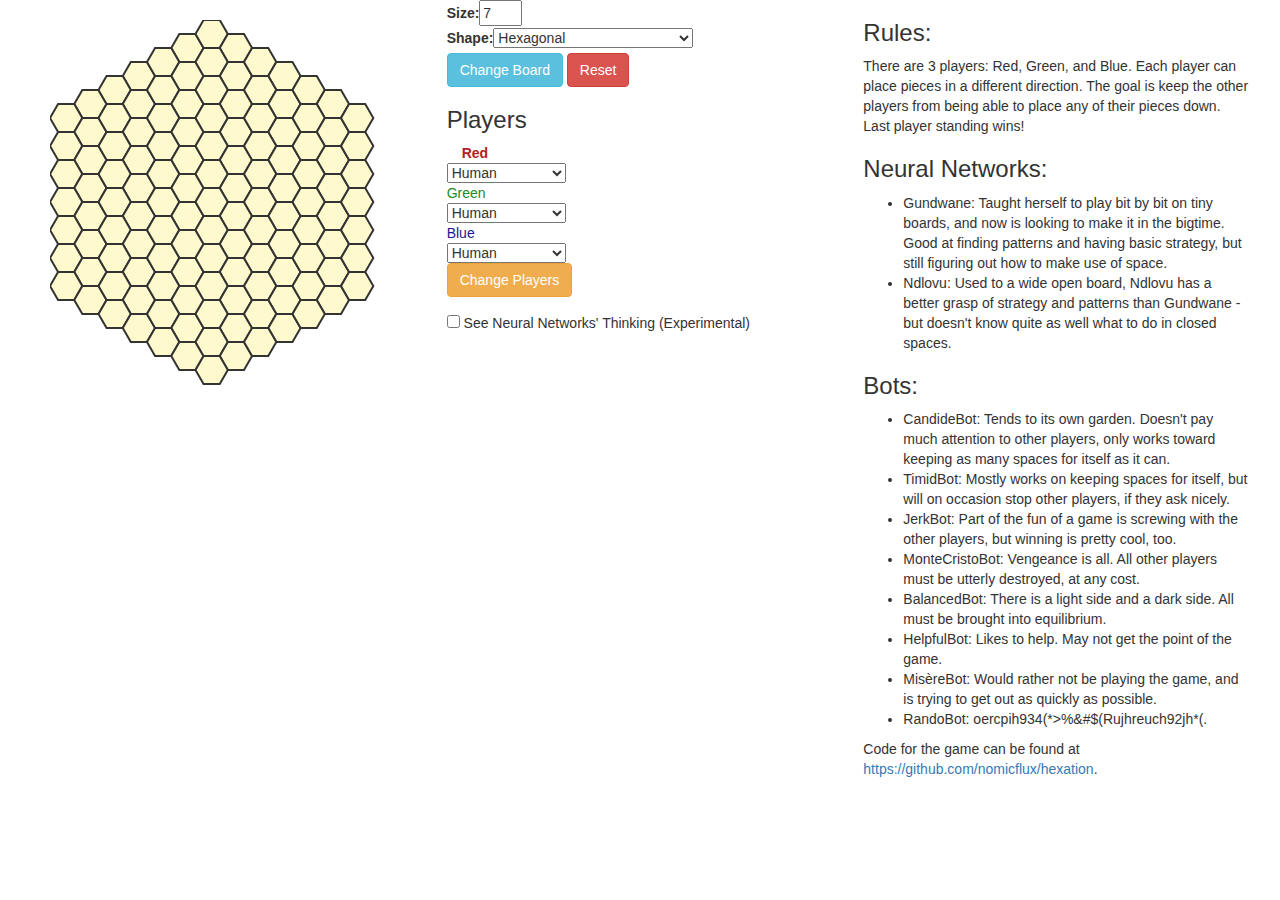
==== commit 4950352b: "Finished basic modularization" ====
--- a/home.html
+++ b/home.html
@@ -2,76 +2,86 @@
   <head>
     <meta charset="utf-8">
     <title>Hexation</title>
-    <link rel="stylesheet" type="text/css" href="css/bootstrap.min.css" />
+    <link rel="stylesheet" type="text/css" href="https://maxcdn.bootstrapcdn.com/bootstrap/3.3.5/css/bootstrap.min.css" />
     <link rel="stylesheet" type="text/css" href="css/hexation.css" />
   </head>
   <body>
-    <div style="float: right; margin: 10px; class='container span2'">
-      <div>
-        <form>
-          <div>
-            <label>Size:</label><input type="text" id="bdsize" name="bdsize" value="7" maxlength=2 size=2 /><br />
-            <label>Shape:</label><select id="bdtype">
-              <option value="hex" SELECTED>Hexagonal</option>
-              <option value="tri">Triagonal</option>
-              <option value="rhom">Rhombus</option>
-              <option value="makefull">My Own (from Full Board)</option>
-              <option value="makeempty">My Own (from Empty Board)</option>
-              <option value="rand">Random</option>
-            </select>
-            <br /><input type="button" name="change" id="change" value="Change Board" onClick="changeBoard()" class="btn btn-info" />
-            <input type="button" name="reset" id="reset" value="Reset" onClick="resetBoard()" class="btn btn-danger" />
-            <input type="button" name="done" id="donemaking" value="Done Making Board" onClick="madeBoard()" class="btn btn-warning" style="display: none" />
-          </div>
-        </form>
+    <div class="container-fluid row-fluid">
+      <div id="game" class="col-md-4 col-xs-12"></div>
+
+      <div class="col-md-4 col-xs-12">
+        <div>
+          <form>
+            <div>
+              <label>Size:</label><input type="text" id="bdsize" name="bdsize" value="7" maxlength=2 size=2 /><br />
+              <label>Shape:</label><select id="bdtype">
+                <option value="hex" SELECTED>Hexagonal</option>
+                <option value="tri">Triagonal</option>
+                <option value="rhom">Rhombus</option>
+                <option value="makefull">My Own (from Full Board)</option>
+                <option value="makeempty">My Own (from Empty Board)</option>
+                <option value="rand">Random</option>
+              </select>
+              <br /><input type="button" name="change" id="change" value="Change Board" class="btn btn-info" />
+              <input type="button" name="reset" id="reset" value="Reset" class="btn btn-danger" />
+              <input type="button" name="done" id="donemaking" value="Done Making Board" class="btn btn-warning" style="display: none" />
+            </div>
+          </form>
+        </div>
+        <div>
+          <form>
+            <h3>Players</h3>
+            <span class="red playertype" id="player1">Red</span>
+            <span><select id="redplayer" class="playertype-select"></select></span>
+            <span class="green playertype" id="player2">Green</span>
+            <span><select id="greenplayer" class="playertype-select"></select></span>
+            <span class="blue playertype" id="player3">Blue</span>
+            <span><select id="blueplayer" class="playertype-select"></select></span>
+            <div style="playertype">
+              <input type="button" class="btn btn-warning" id="changePlayers" value="Change Players" />
+            </div>
+          </form>
+        </div>
+        <div>
+          <input type="checkbox" id="watchThinking" /> See Neural Networks' Thinking (Experimental)
+        </div>
+        <div>
+          <span class="red playerwin" id="win1"><h3>Red won!</h3></span>
+          <span class="green playerwin" id="win2"><h3>Green won!</h3></span>
+          <span class="blue playerwin" id="win3"><h3>Blue won!</h3></span>
+        </div>
       </div>
-      <div>
-        <form>
-          <h3>Players</h3>
-          <span class="red playertype" id="player1">Red</span>
-          <span><select id="redplayer" class="playertype-select"></select></span>
-          <span class="green playertype" id="player2">Green</span>
-          <span><select id="greenplayer" class="playertype-select"></select></span>
-          <span class="blue playertype" id="player3">Blue</span>
-          <span><select id="blueplayer" class="playertype-select"></select></span>
-          <div style="playertype">
-            <input type="button" class="btn btn-warning" value="Change Players" onClick="changePlayers()" />
-          </div>
-        </form>
+      <div class="col-md-4 col-xs-12">
+        <h3>Rules:</h3>
+        <p>There are 3 players: Red, Green, and Blue.  Each player can place pieces in a different direction.  The goal is keep the other players from being able to place any of their pieces down.  Last player standing wins!</p>
+        <h3>Neural Networks:</h3>
+        <ul>
+          <li>Gundwane: Taught herself to play bit by bit on tiny boards, and now is looking to make it in the bigtime. Good at finding patterns and having basic strategy, but still figuring out how to make use of space.</li>
+          <li>Ndlovu: Used to a wide open board, Ndlovu has a better grasp of strategy and patterns than Gundwane - but doesn't know quite as well what to do in closed spaces.</li>
+        </ul>
+        <h3>Bots:</h3>
+        <ul>
+          <li>CandideBot: Tends to its own garden.  Doesn't pay much attention to other players, only works toward keeping as many spaces for itself as it can.</li>
+          <li>TimidBot: Mostly works on keeping spaces for itself, but will on occasion stop other players, if they ask nicely.</li>
+          <li>JerkBot: Part of the fun of a game is screwing with the other players, but winning is pretty cool, too.</li>
+          <li>MonteCristoBot: Vengeance is all.  All other players must be utterly destroyed, at any cost.</li>
+          <li>BalancedBot: There is a light side and a dark side.  All must be brought into equilibrium.</li>
+          <li>HelpfulBot: Likes to help.  May not get the point of the game.</li>
+          <li>Mis&egrave;reBot: Would rather not be playing the game, and is trying to get out as quickly as possible.</li>
+          <li>RandoBot: oercpih934(*>%&#$(Rujhreuch92jh*(.</li>
+        </ul>
+        <div>
+          <span>
+            Code for the game can be found at <a href="https://github.com/nomicflux/hexation" target="_blank">https://github.com/nomicflux/hexation</a>.
+          </span>
+        </div>
       </div>
-      <div>
-        <input type="checkbox" id="watchThinking" onClick="toggleThought()" /> See Neural Networks' Thinking (Experimental)
-      </div>
-      <div>
-        <span class="red playerwin" id="win1"><h3>Red won!</h3></span>
-        <span class="green playerwin" id="win2"><h3>Green won!</h3></span>
-        <span class="blue playerwin" id="win3"><h3>Blue won!</h3></span>
-      </div>
+
+
     </div>
-    <div id="game" class="container span5"></div>
-
-    <div class="container span5">
-      <h3>Rules:</h3>
-      <p>There are 3 players: Red, Green, and Blue.  Each player can place pieces in a different direction.  The goal is keep the other players from being able to place any of their pieces down.  Last player standing wins!</p>
-      <h3>Neural Networks:</h3>
-      <ul>
-        <li>Gundwane: Taught herself to play bit by bit on tiny boards, and now is looking to make it in the bigtime. Good at finding patterns and having basic strategy, but still figuring out how to make use of space.</li>
-        <li>Ndlovu: Used to a wide open board, Ndlovu has a better grasp of strategy and patterns than Gundwane - but doesn't know quite as well what to do in closed spaces.</li>
-      </ul>
-      <h3>Bots:</h3>
-      <ul>
-        <li>CandideBot: Tends to its own garden.  Doesn't pay much attention to other players, only works toward keeping as many spaces for itself as it can.</li>
-        <li>TimidBot: Mostly works on keeping spaces for itself, but will on occasion stop other players, if they ask nicely.</li>
-        <li>JerkBot: Part of the fun of a game is screwing with the other players, but winning is pretty cool, too.</li>
-        <li>MonteCristoBot: Vengeance is all.  All other players must be utterly destroyed, at any cost.</li>
-        <li>BalancedBot: There is a light side and a dark side.  All must be brought into equilibrium.</li>
-        <li>HelpfulBot: Likes to help.  May not get the point of the game.</li>
-        <li>Mis&egrave;reBot: Would rather not be playing the game, and is trying to get out as quickly as possible.</li>
-        <li>RandoBot: oercpih934(*>%&#$(Rujhreuch92jh*(.</li>
-      </ul>
-    </div>
-    <script type="text/javascript" src="js/jquery-2.1.4.min.js"></script>
+    <script type="text/javascript" src="https://code.jquery.com/jquery-2.1.0.min.js"></script>
     <script type="text/javascript" src="js/d3.min.js"></script>
+    <script type="text/javascript" src="js/config.js" async></script>
     <script type="text/javascript" src="js/game.js" async></script>
     <script type="text/javascript" src="js/brain.js" async></script>
     <script type="text/javascript" src="js/board.js" async></script>
